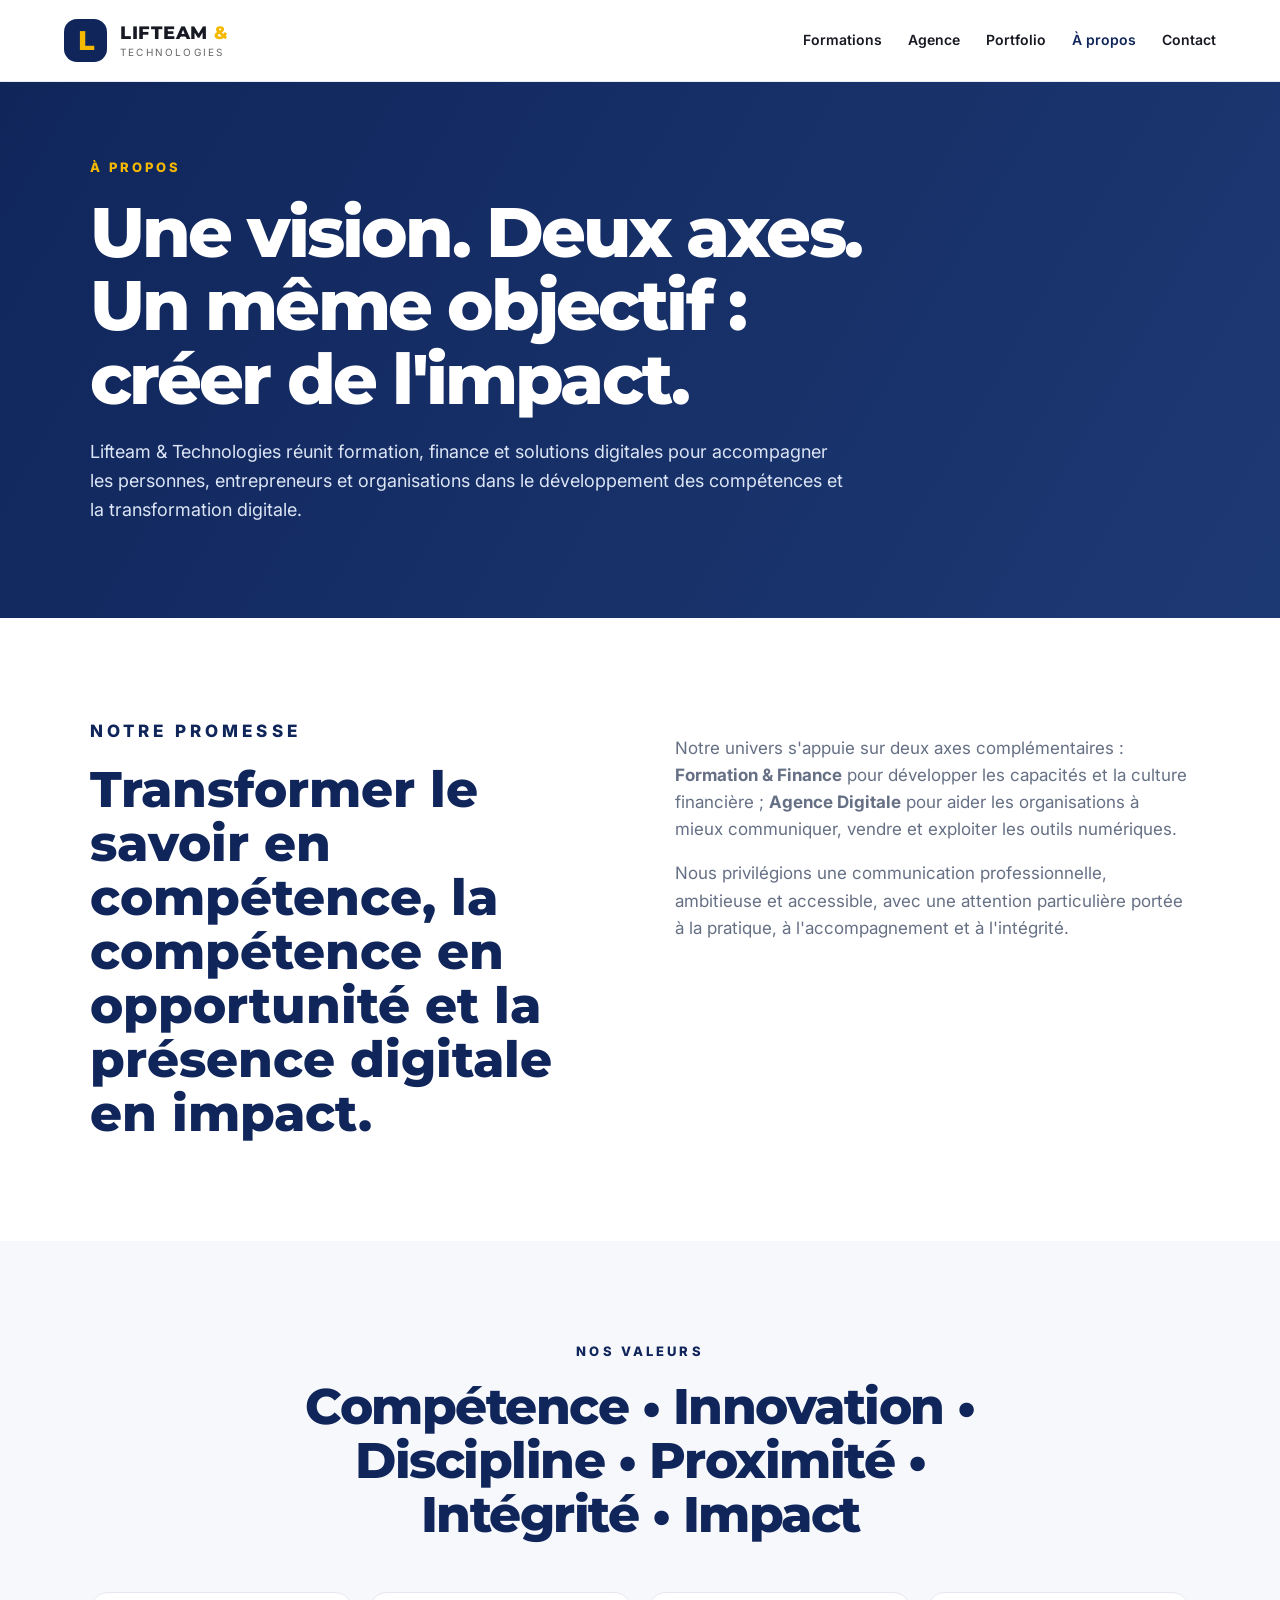
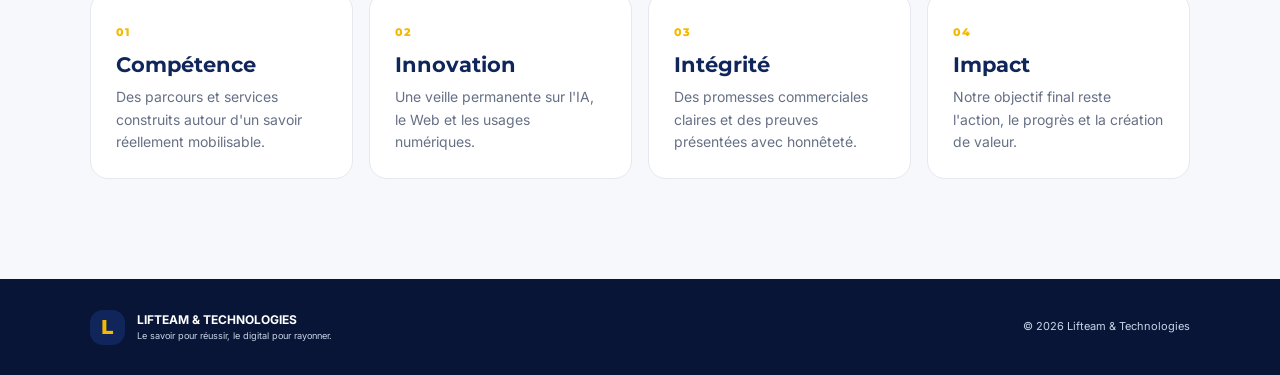
==== a-propos.html @ 064efd5a "Add files via upload" ====
<!doctype html><html lang="fr"><head><meta charset="utf-8"><meta name="viewport" content="width=device-width, initial-scale=1"><meta name="description" content="À propos de Lifteam & Technologies : vision, mission, valeurs et méthode."><meta name="theme-color" content="#10265B"><title>À propos | Lifteam & Technologies</title><link rel="stylesheet" href="styles.css"><link href="https://fonts.googleapis.com/css2?family=Inter:wght@400;500;600;700;800&family=Montserrat:wght@600;700;800&display=swap" rel="stylesheet"></head><body><header class="site-header"><a class="brand" href="index.html"><span class="brand-mark">L</span><span><strong>LIFTEAM <em>&amp;</em></strong><small>TECHNOLOGIES</small></span></a><nav class="desktop-nav"><a href="index.html#formations">Formations</a><a href="agence.html">Agence</a><a href="portfolio.html">Portfolio</a><a class="active-link" href="a-propos.html">À propos</a><a href="index.html#contact">Contact</a></nav><button class="menu-btn" aria-label="Menu">☰</button></header><main><section class="inner-hero compact"><p class="eyebrow">À PROPOS</p><h1>Une vision. Deux axes. Un même objectif : créer de l'impact.</h1><p>Lifteam & Technologies réunit formation, finance et solutions digitales pour accompagner les personnes, entrepreneurs et organisations dans le développement des compétences et la transformation digitale.</p></section><section class="section about-page"><div class="about-columns"><div><p class="eyebrow dark">NOTRE PROMESSE</p><h2>Transformer le savoir en compétence, la compétence en opportunité et la présence digitale en impact.</h2></div><div><p>Notre univers s'appuie sur deux axes complémentaires : <strong>Formation & Finance</strong> pour développer les capacités et la culture financière ; <strong>Agence Digitale</strong> pour aider les organisations à mieux communiquer, vendre et exploiter les outils numériques.</p><p>Nous privilégions une communication professionnelle, ambitieuse et accessible, avec une attention particulière portée à la pratique, à l'accompagnement et à l'intégrité.</p></div></div></section><section class="section values"><div class="section-heading centered"><p class="eyebrow dark">NOS VALEURS</p><h2>Compétence • Innovation • Discipline • Proximité • Intégrité • Impact</h2></div><div class="proof-grid"><div><span>01</span><h3>Compétence</h3><p>Des parcours et services construits autour d'un savoir réellement mobilisable.</p></div><div><span>02</span><h3>Innovation</h3><p>Une veille permanente sur l'IA, le Web et les usages numériques.</p></div><div><span>03</span><h3>Intégrité</h3><p>Des promesses commerciales claires et des preuves présentées avec honnêteté.</p></div><div><span>04</span><h3>Impact</h3><p>Notre objectif final reste l'action, le progrès et la création de valeur.</p></div></div></section></main><footer><div class="footer-brand"><span class="brand-mark">L</span><div><strong>LIFTEAM &amp; TECHNOLOGIES</strong><small>Le savoir pour réussir, le digital pour rayonner.</small></div></div><p>© 2026 Lifteam &amp; Technologies</p></footer><script src="script.js"></script></body></html>
---- styles.css ----
*{box-sizing:border-box}html{scroll-behavior:smooth}body{margin:0;font-family:Inter,Arial,sans-serif;color:#171923;background:#fff;line-height:1.6}a{text-decoration:none;color:inherit}.site-header{height:82px;padding:0 5%;display:flex;align-items:center;justify-content:space-between;background:#fff;position:sticky;top:0;z-index:20;border-bottom:1px solid #e9ebf0}.brand{display:flex;align-items:center;gap:13px}.brand-mark{width:43px;height:43px;border-radius:13px;background:#10265b;color:#f5b900;display:grid;place-items:center;font:800 27px Montserrat}.brand strong{display:block;font:800 18px Montserrat;letter-spacing:.04em}.brand em{color:#f5b900;font-style:normal}.brand small{display:block;letter-spacing:.22em;font-size:10px;color:#666}.desktop-nav{display:flex;align-items:center;gap:26px;font-size:14px;font-weight:600}.desktop-nav a:hover{color:#10265b}.nav-cta{background:#10265b;color:#fff;padding:12px 18px;border-radius:999px}.menu-btn{display:none;border:0;background:none;font-size:28px}.hero{min-height:670px;background:linear-gradient(125deg,#10265b 0%,#172e66 58%,#25334e 100%);color:#fff;padding:85px 7%;display:grid;grid-template-columns:1.1fr .9fr;gap:50px;align-items:center;overflow:hidden}.eyebrow{font-size:13px;letter-spacing:.24em;font-weight:800;color:#f5b900;margin:0 0 18px}.eyebrow.dark{color:#10265b}.hero h1{font:800 clamp(45px,6vw,76px)/1.02 Montserrat;margin:0;letter-spacing:-.045em}.hero h1 span{color:#fff}.hero h1 b{color:#f5b900}.lead{max-width:700px;font-size:19px;color:#dce5f5;margin:28px 0 34px}.actions{display:flex;gap:14px;flex-wrap:wrap}.btn{display:inline-flex;align-items:center;justify-content:center;gap:12px;padding:16px 24px;border-radius:13px;font-weight:800;transition:.2s}.btn:hover{transform:translateY(-2px)}.btn-gold{background:#f5b900;color:#171923}.btn-outline{border:1px solid rgba(255,255,255,.35);color:#fff}.btn-dark{background:#10265b;color:#fff}.hero-card{min-height:430px;position:relative;display:grid;place-items:center}.orb{width:300px;height:300px;border-radius:50%;background:radial-gradient(circle at 35% 30%,#f5b900 0,#d89e00 18%,#274681 48%,transparent 70%);filter:blur(1px);opacity:.9}.hero-panel{position:absolute;width:250px;padding:25px;background:rgba(10,24,59,.8);border:1px solid rgba(255,255,255,.2);border-radius:22px;backdrop-filter:blur(12px);box-shadow:0 20px 60px rgba(0,0,0,.25);right:5%;bottom:20px}.hero-panel span{font-size:10px;letter-spacing:.18em;color:#f5b900;font-weight:800}.hero-panel strong{display:block;font:700 21px/1.45 Montserrat;margin-top:10px}.floating-card{position:absolute;background:#fff;color:#10265b;border-radius:12px;padding:12px 16px;font-weight:800;font-size:12px;box-shadow:0 14px 40px rgba(0,0,0,.22)}.fc1{top:35px;right:5%}.fc2{left:2%;bottom:80px}.stats{display:grid;grid-template-columns:repeat(4,1fr);background:#fff;box-shadow:0 8px 30px rgba(16,38,91,.08);padding:30px 7%;gap:20px}.stats div{display:flex;flex-direction:column;align-items:center;text-align:center;border-right:1px solid #e5e7eb}.stats div:last-child{border:0}.stats strong{font:800 32px Montserrat;color:#10265b}.stats span{font-size:12px;color:#6a6e79}.section{padding:100px 7%}.section-heading{max-width:800px}.section-heading.centered{text-align:center;margin:0 auto 50px}.section-heading h2,.method h2,.contact h2,.lci h2{font:800 clamp(32px,4vw,50px)/1.08 Montserrat;color:#10265b;margin:0 0 18px;letter-spacing:-.03em}.section-heading p:last-child,.method-copy p:last-child,.lci-copy>p,.about p{color:#667085;font-size:17px}.axis-grid{display:grid;grid-template-columns:1fr 1fr;gap:22px}.axis{padding:42px;border-radius:25px;position:relative;overflow:hidden;min-height:360px}.axis-blue{background:#10265b;color:#fff}.axis-dark{background:#f4f6fa;color:#171923;border:1px solid #e6e8ed}.axis .number{position:absolute;right:30px;top:25px;font:800 13px Montserrat;color:#f5b900}.axis .icon{font-size:34px}.axis .tag{font-size:11px;letter-spacing:.18em;font-weight:800;color:#f5b900}.axis h3{font:800 30px Montserrat;margin:12px 0}.axis p:not(.tag){color:#dce5f5}.axis-dark p:not(.tag){color:#667085}.text-link{display:inline-block;margin-top:20px;font-weight:800;color:#f5b900}.axis-dark .text-link{color:#10265b}.catalog{background:#f7f8fb}.filterbar{margin-bottom:30px}.filterbar input{width:100%;max-width:560px;padding:15px 18px;border:1px solid #dfe3ea;border-radius:12px;font:inherit;outline:none}.filters{display:flex;gap:8px;overflow:auto;padding:16px 0 5px}.filter{white-space:nowrap;border:1px solid #dfe3ea;background:#fff;border-radius:999px;padding:9px 14px;font-weight:700;color:#4b5563;cursor:pointer}.filter.active{background:#10265b;color:#fff;border-color:#10265b}.course-grid{display:grid;grid-template-columns:repeat(4,1fr);gap:16px}.course-card{background:#fff;border:1px solid #e7e9ef;border-radius:18px;padding:22px;min-height:220px;display:flex;flex-direction:column;box-shadow:0 8px 25px rgba(16,38,91,.04)}.course-card .cat{font-size:10px;font-weight:800;letter-spacing:.16em;color:#f0ac00}.course-card h3{font:700 21px Montserrat;color:#10265b;margin:12px 0 8px;line-height:1.15}.course-card p{font-size:13px;color:#667085;margin:0}.course-card a{margin-top:auto;padding-top:18px;font-weight:800;color:#10265b;font-size:13px}.empty{text-align:center;color:#667085}.method{background:#10265b;color:#fff;display:grid;grid-template-columns:.8fr 1.2fr;gap:70px;align-items:center}.method h2{color:#fff}.method-copy>p:last-child{color:#c9d4e8}.steps{display:grid;grid-template-columns:1fr 1fr;gap:18px}.steps div{border:1px solid rgba(255,255,255,.15);border-radius:18px;padding:25px;background:rgba(255,255,255,.04)}.steps span{color:#f5b900;font:800 12px Montserrat}.steps strong{display:block;font:700 23px Montserrat;margin:8px 0}.steps p{margin:0;color:#c9d4e8;font-size:14px}.agency{background:#0c1e49;color:#fff}.section-heading.light h2{color:#fff}.section-heading.light p:last-child{color:#c9d4e8}.service-grid{display:grid;grid-template-columns:repeat(4,1fr);gap:16px;max-width:1200px;margin:auto}.service-card{background:#fff;color:#171923;border-radius:18px;padding:25px;min-height:200px;border-top:4px solid #f5b900}.service-card .num{font:800 11px Montserrat;color:#10265b}.service-card h3{font:700 20px Montserrat;color:#10265b;margin:10px 0}.service-card p{font-size:13px;color:#667085;margin:0}.center-actions{text-align:center;margin-top:38px}.lci{display:grid;grid-template-columns:1fr .8fr;gap:50px;align-items:center;background:#f7f8fb}.chips{display:flex;gap:8px;flex-wrap:wrap;margin:25px 0}.chips span{background:#fff;border:1px solid #e2e5eb;border-radius:999px;padding:8px 12px;font-size:11px;font-weight:700;color:#10265b}.certificate{min-height:280px;border-radius:24px;background:linear-gradient(135deg,#10265b,#1d3974);color:#fff;padding:40px;display:flex;flex-direction:column;align-items:center;justify-content:center;text-align:center;box-shadow:0 25px 60px rgba(16,38,91,.18)}.seal{width:105px;height:105px;border:3px solid #f5b900;border-radius:50%;display:grid;place-items:center;font:800 32px Montserrat;color:#f5b900;margin-bottom:20px}.certificate p{font-weight:800;font-size:12px;letter-spacing:.15em}.certificate small{color:#c9d4e8;max-width:330px}.about{padding-bottom:80px}.contact{background:#10265b;color:#fff;display:grid;grid-template-columns:1fr .7fr;gap:50px;align-items:center}.contact h2{color:#fff}.contact>div>p:last-child{color:#c9d4e8}.contact-card{background:#fff;border-radius:20px;padding:28px;color:#171923;display:flex;flex-direction:column;gap:15px}.full{width:100%}.email-link{font-weight:800;color:#10265b}.contact-card span{font-size:12px;color:#667085}footer{background:#081536;color:#c9d4e8;padding:28px 7%;display:flex;justify-content:space-between;gap:20px;align-items:center;font-size:11px}.footer-brand{display:flex;align-items:center;gap:12px}.footer-brand strong{display:block;color:#fff;font-size:12px}.footer-brand small{display:block}.footer-brand .brand-mark{width:35px;height:35px;font-size:20px}@media(max-width:1000px){.course-grid{grid-template-columns:repeat(2,1fr)}.service-grid{grid-template-columns:repeat(2,1fr)}.hero{grid-template-columns:1fr}.hero-card{display:none}.method,.lci,.contact{grid-template-columns:1fr}.desktop-nav{display:none}.menu-btn{display:block}.stats{grid-template-columns:repeat(2,1fr)}.stats div:nth-child(2){border:0}}@media(max-width:650px){.site-header{height:72px;padding:0 5%}.brand strong{font-size:15px}.brand small{font-size:8px}.hero{padding:60px 6%;min-height:auto}.hero h1{font-size:43px}.lead{font-size:16px}.actions,.actions .btn{width:100%}.section{padding:72px 6%}.axis-grid,.course-grid,.service-grid,.steps{grid-template-columns:1fr}.stats{padding:24px 6%;grid-template-columns:1fr 1fr}.stats div{border:0}.section-heading h2,.method h2,.contact h2,.lci h2{font-size:34px}.filters{margin-right:-6vw}.axis{padding:30px}.contact-card{padding:20px}footer{flex-direction:column;align-items:flex-start}.hero-card{display:none}}

/* V4 — commercial expansion */
.trust-row{display:flex;flex-wrap:wrap;gap:18px;margin-top:24px;color:#dce5f5;font-size:12px;font-weight:700}.trust-row span{padding:8px 12px;border:1px solid rgba(255,255,255,.16);border-radius:999px}.agency-preview{background:#f7f8fb}.active-link{color:#10265b!important}.inner-hero{padding:90px 7%;background:linear-gradient(120deg,#10265b,#1d3974);color:#fff}.inner-hero h1{max-width:850px;font:800 clamp(42px,6vw,70px)/1.05 Montserrat;margin:0 0 22px;letter-spacing:-.04em}.inner-hero p:not(.eyebrow){max-width:760px;color:#dce5f5;font-size:18px}.dark-outline{border-color:#10265b;color:#10265b}.compact{padding-top:75px;padding-bottom:75px}.service-grid-large{grid-template-columns:repeat(4,1fr)}.service-card{transition:transform .2s,box-shadow .2s}.service-card:hover{transform:translateY(-5px);box-shadow:0 20px 45px rgba(16,38,91,.12)}.service-card a{display:inline-block;margin-top:16px;font-size:12px;font-weight:800;color:#10265b}.process{background:#f7f8fb}.process-grid{display:grid;grid-template-columns:repeat(3,1fr);gap:16px;margin-top:40px}.process-grid div,.proof-grid>div,.case-grid>div{background:#fff;border:1px solid #e5e8ee;border-radius:18px;padding:25px}.process-grid span,.proof-grid span{color:#f5b900;font:800 11px Montserrat;letter-spacing:.1em}.process-grid h3,.proof-grid h3,.case-grid h3{font:700 21px Montserrat;color:#10265b;margin:9px 0}.process-grid p,.proof-grid p,.case-grid p{color:#667085;font-size:14px;margin:0}.quote-cta{background:#10265b;color:#fff;text-align:center}.quote-cta h2{max-width:850px;margin:0 auto 28px;font:800 clamp(32px,4vw,52px)/1.08 Montserrat}.proof-grid{display:grid;grid-template-columns:repeat(4,1fr);gap:16px}.testimonial-grid{display:grid;grid-template-columns:repeat(3,1fr);gap:16px}.testimonial-grid article{border:1px solid #e5e8ee;border-radius:18px;padding:25px;background:#fff}.stars{color:#f5b900;letter-spacing:3px}.testimonial-grid p{font-size:17px;color:#10265b;font-weight:600}.testimonial-grid strong{font-size:11px;color:#667085}.portfolio-preview{background:#f7f8fb}.portfolio-grid{display:grid;grid-template-columns:repeat(3,1fr);gap:16px}.work{min-height:240px;border-radius:22px;padding:28px;color:#fff;display:flex;flex-direction:column;justify-content:flex-end;position:relative;overflow:hidden;background:#10265b}.work:before{content:"";position:absolute;inset:0;background:linear-gradient(160deg,rgba(245,185,0,.15),rgba(16,38,91,.95));z-index:0}.work>*{position:relative;z-index:1}.work span{font-size:10px;letter-spacing:.15em;font-weight:800;color:#f5b900}.work strong{font:800 25px Montserrat;max-width:300px}.work p{color:#dce5f5;font-size:13px}.work-2{background:linear-gradient(135deg,#19376f,#0b1735)}.work-3{background:linear-gradient(135deg,#4b3b19,#10265b)}.work-4{background:linear-gradient(135deg,#253c68,#101522)}.portfolio-grid-page{grid-template-columns:repeat(2,1fr)}.proof-note{margin-top:25px;background:#fff8df;border:1px solid #f5d879;padding:17px 20px;border-radius:14px;font-size:13px;color:#6b5a22}.case-studies{background:#f7f8fb}.case-grid{display:grid;grid-template-columns:repeat(3,1fr);gap:16px}.case-grid span{font-size:10px;letter-spacing:.15em;font-weight:800;color:#f0ac00}.about-columns{display:grid;grid-template-columns:1fr 1fr;gap:70px;align-items:start}.about-columns h2{font:800 clamp(32px,4vw,50px)/1.08 Montserrat;color:#10265b;margin:0}.about-columns p{color:#667085;font-size:17px}.values{background:#f7f8fb}.faq{background:#fff}.faq-list{max-width:900px;margin:auto}.faq-list details{border-bottom:1px solid #e5e8ee;padding:20px 0}.faq-list summary{cursor:pointer;font:700 18px Montserrat;color:#10265b}.faq-list p{color:#667085;max-width:800px}.center-actions{display:flex;justify-content:center;gap:12px;flex-wrap:wrap}.footer-links{display:flex;gap:18px;font-size:11px}.footer-links a:hover{color:#f5b900}@media(max-width:1000px){.service-grid-large,.proof-grid{grid-template-columns:repeat(2,1fr)}.process-grid,.case-grid{grid-template-columns:repeat(2,1fr)}.testimonial-grid{grid-template-columns:1fr}.about-columns{grid-template-columns:1fr}.portfolio-grid-page{grid-template-columns:1fr}}@media(max-width:650px){.service-grid-large,.proof-grid,.process-grid,.case-grid,.portfolio-grid,.testimonial-grid{grid-template-columns:1fr}.inner-hero{padding:65px 6%}.inner-hero h1{font-size:42px}.trust-row{gap:8px}.footer-links{flex-wrap:wrap}.quote-cta{text-align:left}.quote-cta h2{margin-left:0}.work{min-height:210px}}
.service-detail{background:#fff}.detail-columns{display:grid;grid-template-columns:1.3fr .7fr;gap:55px;align-items:start}.detail-columns h2{font:800 clamp(30px,4vw,48px)/1.1 Montserrat;color:#10265b;margin:0}.detail-lead{font-size:18px;color:#667085}.service-result{background:#10265b;color:#fff;border-radius:22px;padding:30px}.service-result span{display:block;color:#f5b900;font:800 10px Montserrat;letter-spacing:.16em;margin-bottom:12px}.service-result strong{font:700 21px Montserrat;line-height:1.35}.detail-deliverables{margin-top:70px}.detail-deliverables h2{font:800 32px Montserrat;color:#10265b}.deliverable-grid{display:grid;grid-template-columns:repeat(3,1fr);gap:15px;margin-top:22px}.deliverable-grid div{border:1px solid #e5e8ee;border-radius:16px;padding:20px;background:#f7f8fb}.deliverable-grid span{display:block;color:#f5b900;font:800 10px Montserrat}.deliverable-grid strong{display:block;margin-top:8px;color:#10265b}.service-cta{margin-top:65px;padding:40px;border-radius:24px;background:linear-gradient(120deg,#10265b,#1d3974);color:#fff}.service-cta h2{font:800 34px Montserrat;margin:0 0 10px}.service-cta p{color:#dce5f5;max-width:700px}@media(max-width:800px){.detail-columns,.deliverable-grid{grid-template-columns:1fr}}
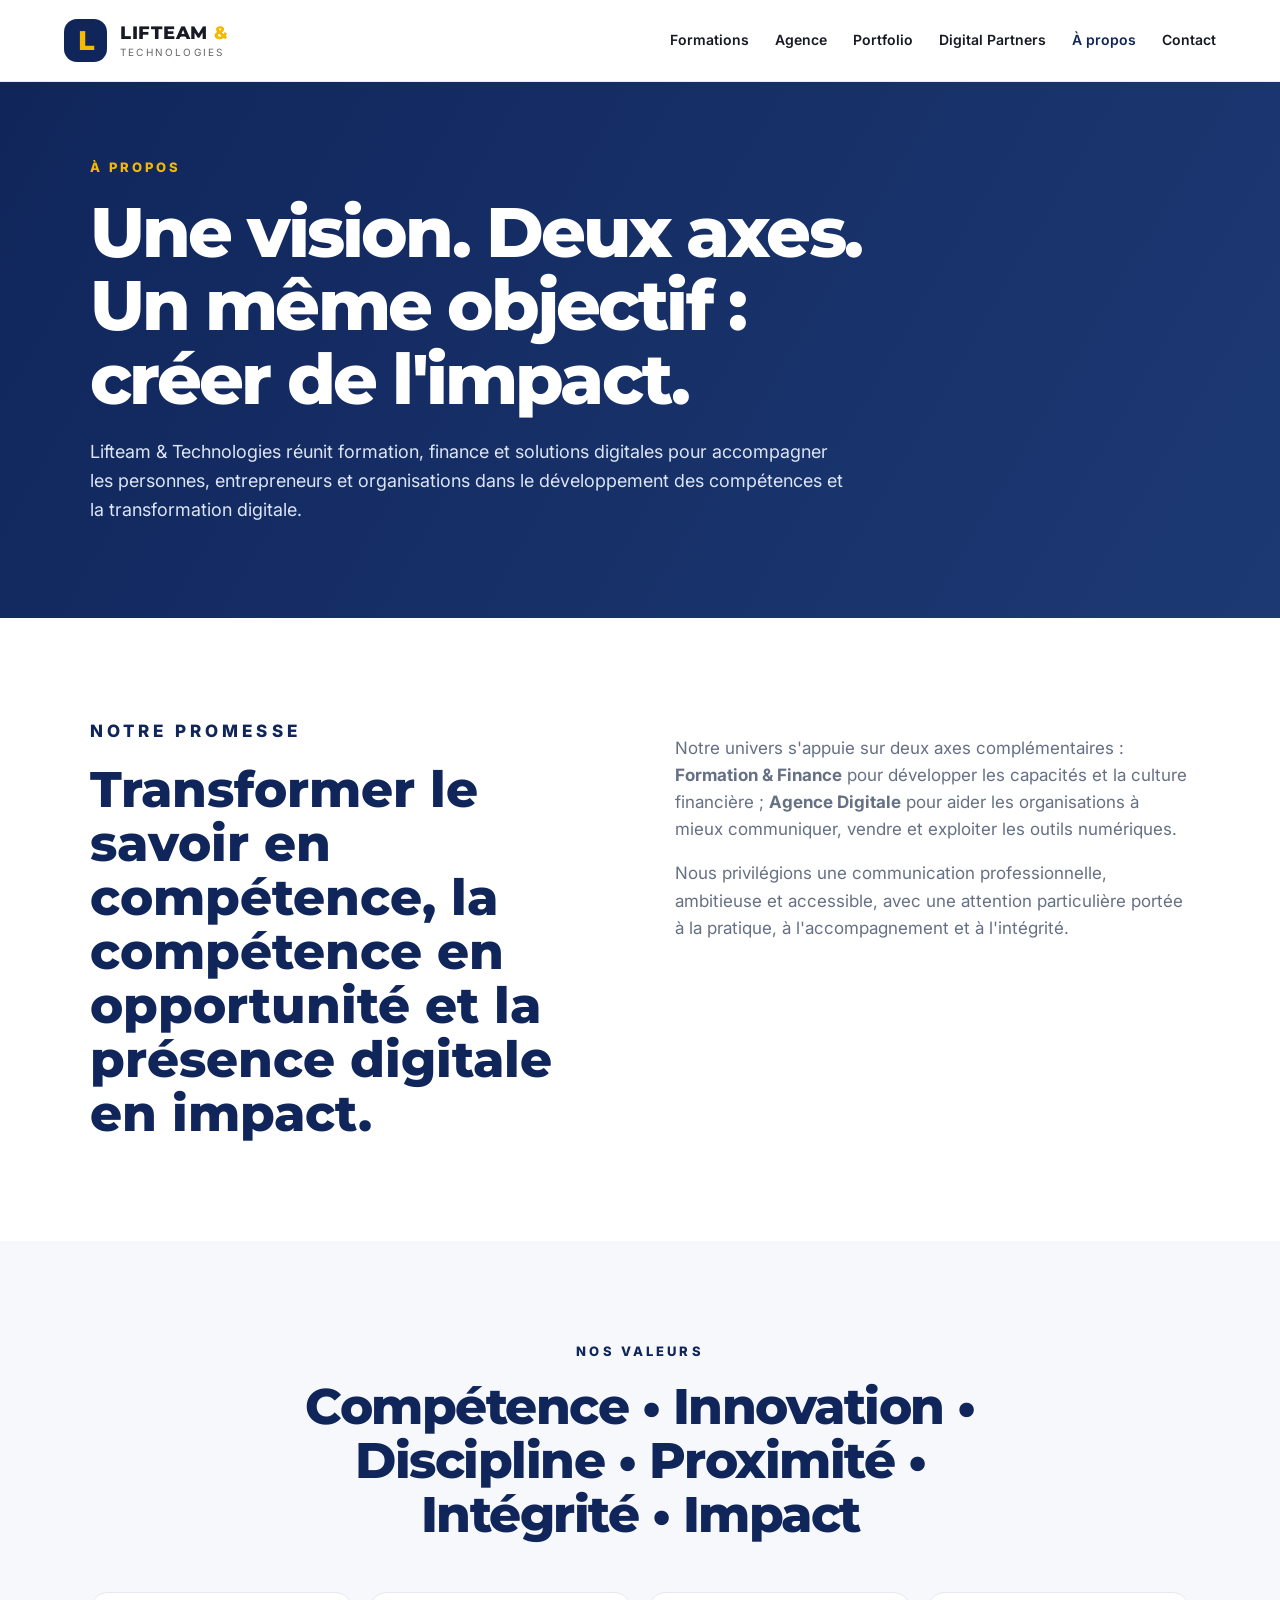
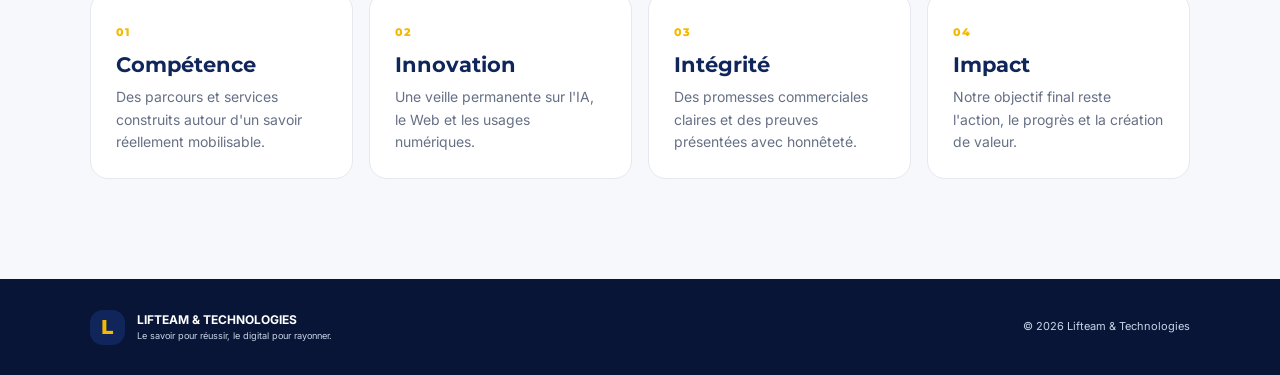
==== commit c036cec5: "Add files via upload" ====
--- a/a-propos.html
+++ b/a-propos.html
@@ -1 +1 @@
-<!doctype html><html lang="fr"><head><meta charset="utf-8"><meta name="viewport" content="width=device-width, initial-scale=1"><meta name="description" content="À propos de Lifteam & Technologies : vision, mission, valeurs et méthode."><meta name="theme-color" content="#10265B"><title>À propos | Lifteam & Technologies</title><link rel="stylesheet" href="styles.css"><link href="https://fonts.googleapis.com/css2?family=Inter:wght@400;500;600;700;800&family=Montserrat:wght@600;700;800&display=swap" rel="stylesheet"></head><body><header class="site-header"><a class="brand" href="index.html"><span class="brand-mark">L</span><span><strong>LIFTEAM <em>&amp;</em></strong><small>TECHNOLOGIES</small></span></a><nav class="desktop-nav"><a href="index.html#formations">Formations</a><a href="agence.html">Agence</a><a href="portfolio.html">Portfolio</a><a class="active-link" href="a-propos.html">À propos</a><a href="index.html#contact">Contact</a></nav><button class="menu-btn" aria-label="Menu">☰</button></header><main><section class="inner-hero compact"><p class="eyebrow">À PROPOS</p><h1>Une vision. Deux axes. Un même objectif : créer de l'impact.</h1><p>Lifteam & Technologies réunit formation, finance et solutions digitales pour accompagner les personnes, entrepreneurs et organisations dans le développement des compétences et la transformation digitale.</p></section><section class="section about-page"><div class="about-columns"><div><p class="eyebrow dark">NOTRE PROMESSE</p><h2>Transformer le savoir en compétence, la compétence en opportunité et la présence digitale en impact.</h2></div><div><p>Notre univers s'appuie sur deux axes complémentaires : <strong>Formation & Finance</strong> pour développer les capacités et la culture financière ; <strong>Agence Digitale</strong> pour aider les organisations à mieux communiquer, vendre et exploiter les outils numériques.</p><p>Nous privilégions une communication professionnelle, ambitieuse et accessible, avec une attention particulière portée à la pratique, à l'accompagnement et à l'intégrité.</p></div></div></section><section class="section values"><div class="section-heading centered"><p class="eyebrow dark">NOS VALEURS</p><h2>Compétence • Innovation • Discipline • Proximité • Intégrité • Impact</h2></div><div class="proof-grid"><div><span>01</span><h3>Compétence</h3><p>Des parcours et services construits autour d'un savoir réellement mobilisable.</p></div><div><span>02</span><h3>Innovation</h3><p>Une veille permanente sur l'IA, le Web et les usages numériques.</p></div><div><span>03</span><h3>Intégrité</h3><p>Des promesses commerciales claires et des preuves présentées avec honnêteté.</p></div><div><span>04</span><h3>Impact</h3><p>Notre objectif final reste l'action, le progrès et la création de valeur.</p></div></div></section></main><footer><div class="footer-brand"><span class="brand-mark">L</span><div><strong>LIFTEAM &amp; TECHNOLOGIES</strong><small>Le savoir pour réussir, le digital pour rayonner.</small></div></div><p>© 2026 Lifteam &amp; Technologies</p></footer><script src="script.js"></script></body></html>
+<!doctype html><html lang="fr"><head><meta charset="utf-8"><meta name="viewport" content="width=device-width, initial-scale=1"><meta name="description" content="À propos de Lifteam & Technologies : vision, mission, valeurs et méthode."><meta name="theme-color" content="#10265B"><title>À propos | Lifteam & Technologies</title><link rel="stylesheet" href="styles.css"><link href="https://fonts.googleapis.com/css2?family=Inter:wght@400;500;600;700;800&family=Montserrat:wght@600;700;800&display=swap" rel="stylesheet"></head><body><header class="site-header"><a class="brand" href="index.html"><span class="brand-mark">L</span><span><strong>LIFTEAM <em>&amp;</em></strong><small>TECHNOLOGIES</small></span></a><nav class="desktop-nav"><a href="index.html#formations">Formations</a><a href="agence.html">Agence</a><a href="portfolio.html">Portfolio</a><a href="digital-partners.html">Digital Partners</a><a class="active-link" href="a-propos.html">À propos</a><a href="index.html#contact">Contact</a></nav><button class="menu-btn" aria-label="Menu">☰</button></header><main><section class="inner-hero compact"><p class="eyebrow">À PROPOS</p><h1>Une vision. Deux axes. Un même objectif : créer de l'impact.</h1><p>Lifteam & Technologies réunit formation, finance et solutions digitales pour accompagner les personnes, entrepreneurs et organisations dans le développement des compétences et la transformation digitale.</p></section><section class="section about-page"><div class="about-columns"><div><p class="eyebrow dark">NOTRE PROMESSE</p><h2>Transformer le savoir en compétence, la compétence en opportunité et la présence digitale en impact.</h2></div><div><p>Notre univers s'appuie sur deux axes complémentaires : <strong>Formation & Finance</strong> pour développer les capacités et la culture financière ; <strong>Agence Digitale</strong> pour aider les organisations à mieux communiquer, vendre et exploiter les outils numériques.</p><p>Nous privilégions une communication professionnelle, ambitieuse et accessible, avec une attention particulière portée à la pratique, à l'accompagnement et à l'intégrité.</p></div></div></section><section class="section values"><div class="section-heading centered"><p class="eyebrow dark">NOS VALEURS</p><h2>Compétence • Innovation • Discipline • Proximité • Intégrité • Impact</h2></div><div class="proof-grid"><div><span>01</span><h3>Compétence</h3><p>Des parcours et services construits autour d'un savoir réellement mobilisable.</p></div><div><span>02</span><h3>Innovation</h3><p>Une veille permanente sur l'IA, le Web et les usages numériques.</p></div><div><span>03</span><h3>Intégrité</h3><p>Des promesses commerciales claires et des preuves présentées avec honnêteté.</p></div><div><span>04</span><h3>Impact</h3><p>Notre objectif final reste l'action, le progrès et la création de valeur.</p></div></div></section></main><footer><div class="footer-brand"><span class="brand-mark">L</span><div><strong>LIFTEAM &amp; TECHNOLOGIES</strong><small>Le savoir pour réussir, le digital pour rayonner.</small></div></div><p>© 2026 Lifteam &amp; Technologies</p></footer><script src="script.js"></script></body></html>
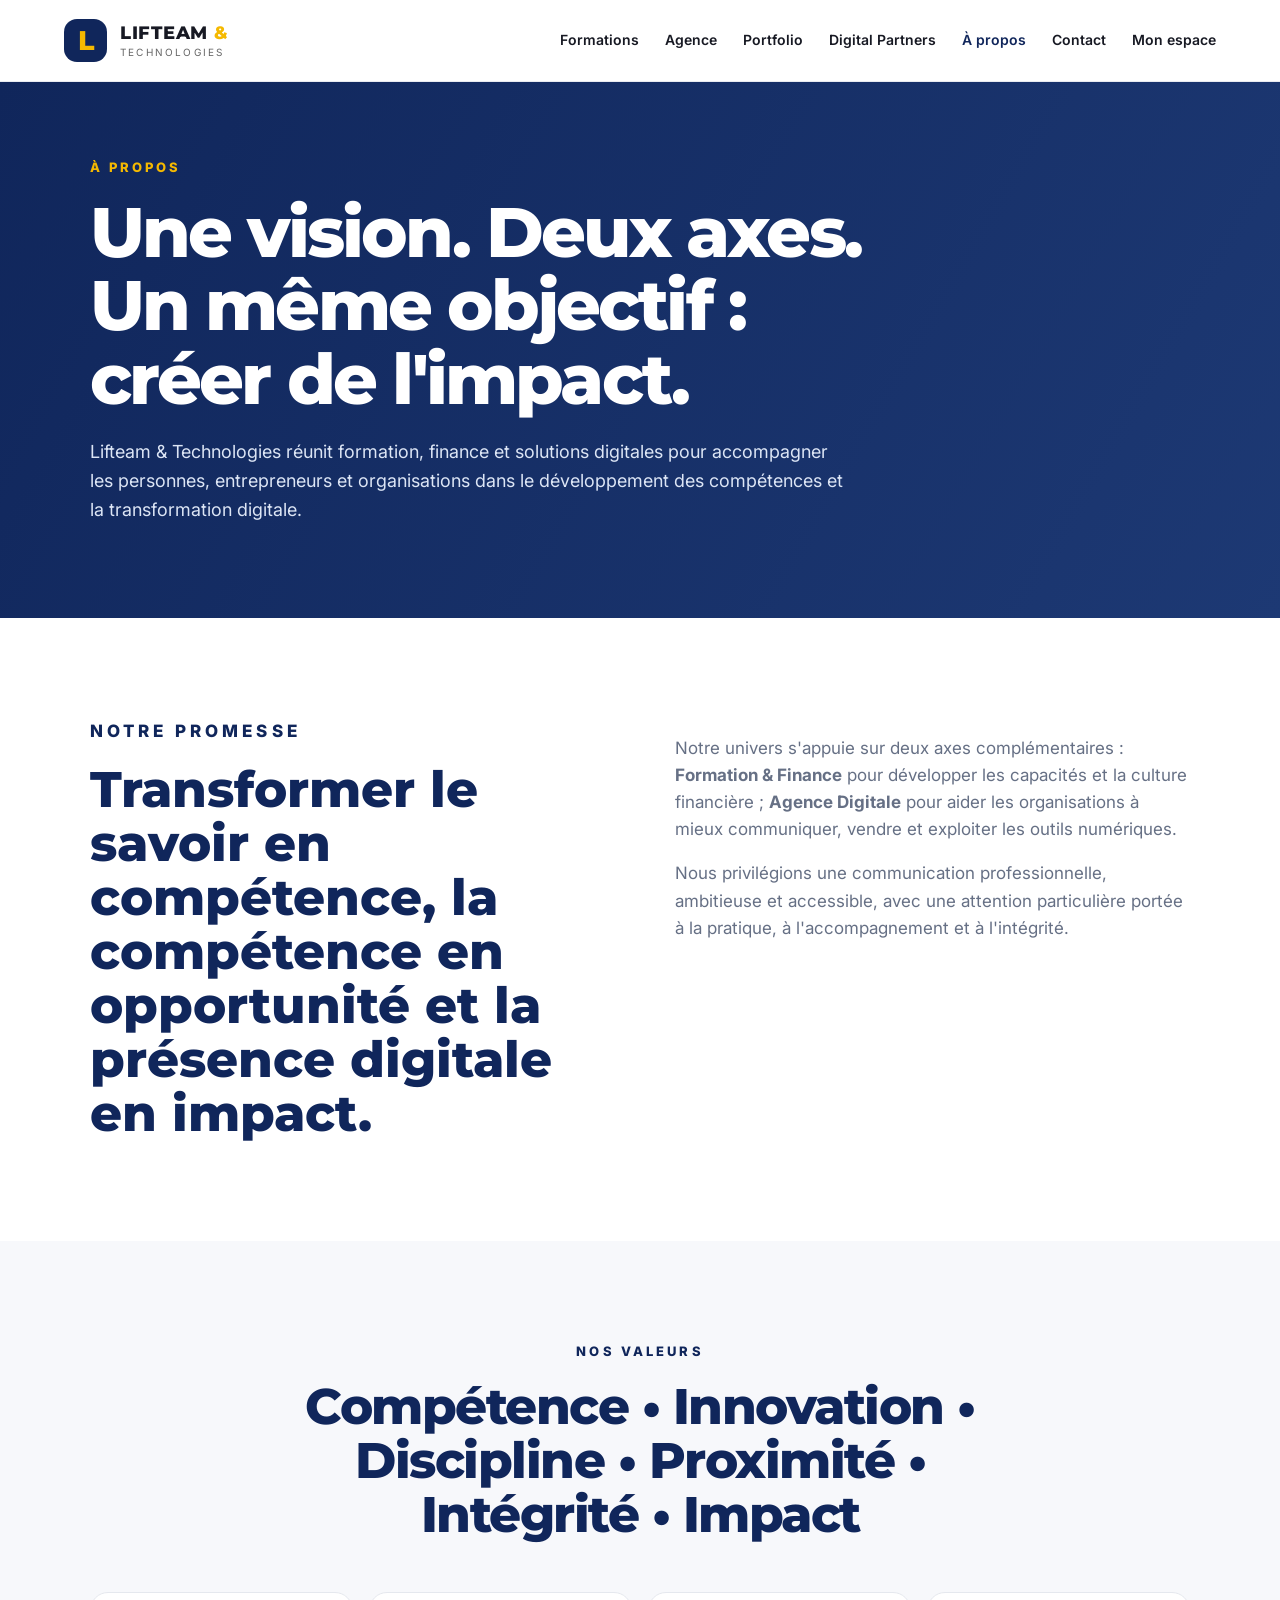
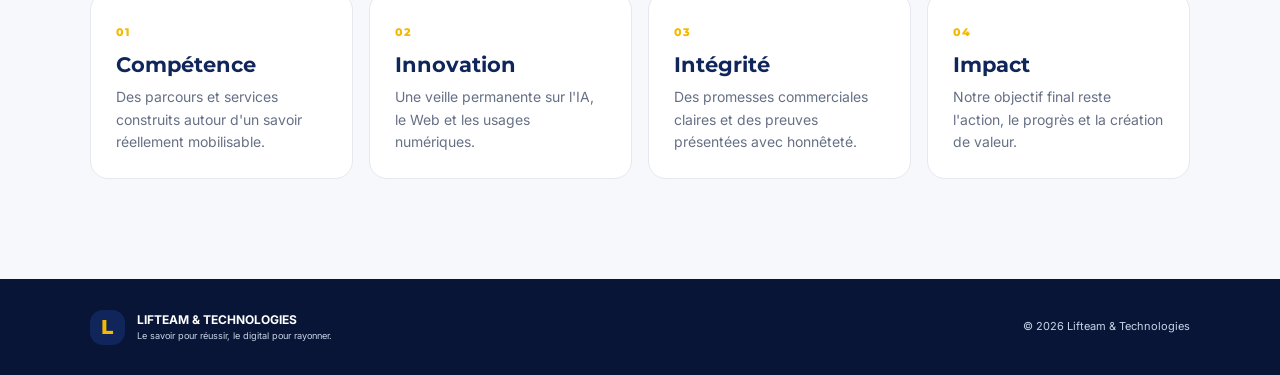
==== commit 25c6f51b: "Add files via upload" ====
--- a/a-propos.html
+++ b/a-propos.html
@@ -1 +1 @@
-<!doctype html><html lang="fr"><head><meta charset="utf-8"><meta name="viewport" content="width=device-width, initial-scale=1"><meta name="description" content="À propos de Lifteam & Technologies : vision, mission, valeurs et méthode."><meta name="theme-color" content="#10265B"><title>À propos | Lifteam & Technologies</title><link rel="stylesheet" href="styles.css"><link href="https://fonts.googleapis.com/css2?family=Inter:wght@400;500;600;700;800&family=Montserrat:wght@600;700;800&display=swap" rel="stylesheet"></head><body><header class="site-header"><a class="brand" href="index.html"><span class="brand-mark">L</span><span><strong>LIFTEAM <em>&amp;</em></strong><small>TECHNOLOGIES</small></span></a><nav class="desktop-nav"><a href="index.html#formations">Formations</a><a href="agence.html">Agence</a><a href="portfolio.html">Portfolio</a><a href="digital-partners.html">Digital Partners</a><a class="active-link" href="a-propos.html">À propos</a><a href="index.html#contact">Contact</a></nav><button class="menu-btn" aria-label="Menu">☰</button></header><main><section class="inner-hero compact"><p class="eyebrow">À PROPOS</p><h1>Une vision. Deux axes. Un même objectif : créer de l'impact.</h1><p>Lifteam & Technologies réunit formation, finance et solutions digitales pour accompagner les personnes, entrepreneurs et organisations dans le développement des compétences et la transformation digitale.</p></section><section class="section about-page"><div class="about-columns"><div><p class="eyebrow dark">NOTRE PROMESSE</p><h2>Transformer le savoir en compétence, la compétence en opportunité et la présence digitale en impact.</h2></div><div><p>Notre univers s'appuie sur deux axes complémentaires : <strong>Formation & Finance</strong> pour développer les capacités et la culture financière ; <strong>Agence Digitale</strong> pour aider les organisations à mieux communiquer, vendre et exploiter les outils numériques.</p><p>Nous privilégions une communication professionnelle, ambitieuse et accessible, avec une attention particulière portée à la pratique, à l'accompagnement et à l'intégrité.</p></div></div></section><section class="section values"><div class="section-heading centered"><p class="eyebrow dark">NOS VALEURS</p><h2>Compétence • Innovation • Discipline • Proximité • Intégrité • Impact</h2></div><div class="proof-grid"><div><span>01</span><h3>Compétence</h3><p>Des parcours et services construits autour d'un savoir réellement mobilisable.</p></div><div><span>02</span><h3>Innovation</h3><p>Une veille permanente sur l'IA, le Web et les usages numériques.</p></div><div><span>03</span><h3>Intégrité</h3><p>Des promesses commerciales claires et des preuves présentées avec honnêteté.</p></div><div><span>04</span><h3>Impact</h3><p>Notre objectif final reste l'action, le progrès et la création de valeur.</p></div></div></section></main><footer><div class="footer-brand"><span class="brand-mark">L</span><div><strong>LIFTEAM &amp; TECHNOLOGIES</strong><small>Le savoir pour réussir, le digital pour rayonner.</small></div></div><p>© 2026 Lifteam &amp; Technologies</p></footer><script src="script.js"></script></body></html>
+<!doctype html><html lang="fr"><head><meta charset="utf-8"><meta name="viewport" content="width=device-width, initial-scale=1"><meta name="description" content="À propos de Lifteam & Technologies : vision, mission, valeurs et méthode."><meta name="theme-color" content="#10265B"><title>À propos | Lifteam & Technologies</title><link rel="stylesheet" href="styles.css"><link href="https://fonts.googleapis.com/css2?family=Inter:wght@400;500;600;700;800&family=Montserrat:wght@600;700;800&display=swap" rel="stylesheet"></head><body><header class="site-header"><a class="brand" href="index.html"><span class="brand-mark">L</span><span><strong>LIFTEAM <em>&amp;</em></strong><small>TECHNOLOGIES</small></span></a><nav class="desktop-nav"><a href="index.html#formations">Formations</a><a href="agence.html">Agence</a><a href="portfolio.html">Portfolio</a><a href="digital-partners.html">Digital Partners</a><a class="active-link" href="a-propos.html">À propos</a><a href="index.html#contact">Contact</a><a href="auth.html">Mon espace</a></nav><button class="menu-btn" aria-label="Menu">☰</button></header><main><section class="inner-hero compact"><p class="eyebrow">À PROPOS</p><h1>Une vision. Deux axes. Un même objectif : créer de l'impact.</h1><p>Lifteam & Technologies réunit formation, finance et solutions digitales pour accompagner les personnes, entrepreneurs et organisations dans le développement des compétences et la transformation digitale.</p></section><section class="section about-page"><div class="about-columns"><div><p class="eyebrow dark">NOTRE PROMESSE</p><h2>Transformer le savoir en compétence, la compétence en opportunité et la présence digitale en impact.</h2></div><div><p>Notre univers s'appuie sur deux axes complémentaires : <strong>Formation & Finance</strong> pour développer les capacités et la culture financière ; <strong>Agence Digitale</strong> pour aider les organisations à mieux communiquer, vendre et exploiter les outils numériques.</p><p>Nous privilégions une communication professionnelle, ambitieuse et accessible, avec une attention particulière portée à la pratique, à l'accompagnement et à l'intégrité.</p></div></div></section><section class="section values"><div class="section-heading centered"><p class="eyebrow dark">NOS VALEURS</p><h2>Compétence • Innovation • Discipline • Proximité • Intégrité • Impact</h2></div><div class="proof-grid"><div><span>01</span><h3>Compétence</h3><p>Des parcours et services construits autour d'un savoir réellement mobilisable.</p></div><div><span>02</span><h3>Innovation</h3><p>Une veille permanente sur l'IA, le Web et les usages numériques.</p></div><div><span>03</span><h3>Intégrité</h3><p>Des promesses commerciales claires et des preuves présentées avec honnêteté.</p></div><div><span>04</span><h3>Impact</h3><p>Notre objectif final reste l'action, le progrès et la création de valeur.</p></div></div></section></main><footer><div class="footer-brand"><span class="brand-mark">L</span><div><strong>LIFTEAM &amp; TECHNOLOGIES</strong><small>Le savoir pour réussir, le digital pour rayonner.</small></div></div><p>© 2026 Lifteam &amp; Technologies</p></footer><script src="script.js"></script><script src="referral.js"></script></body></html>
